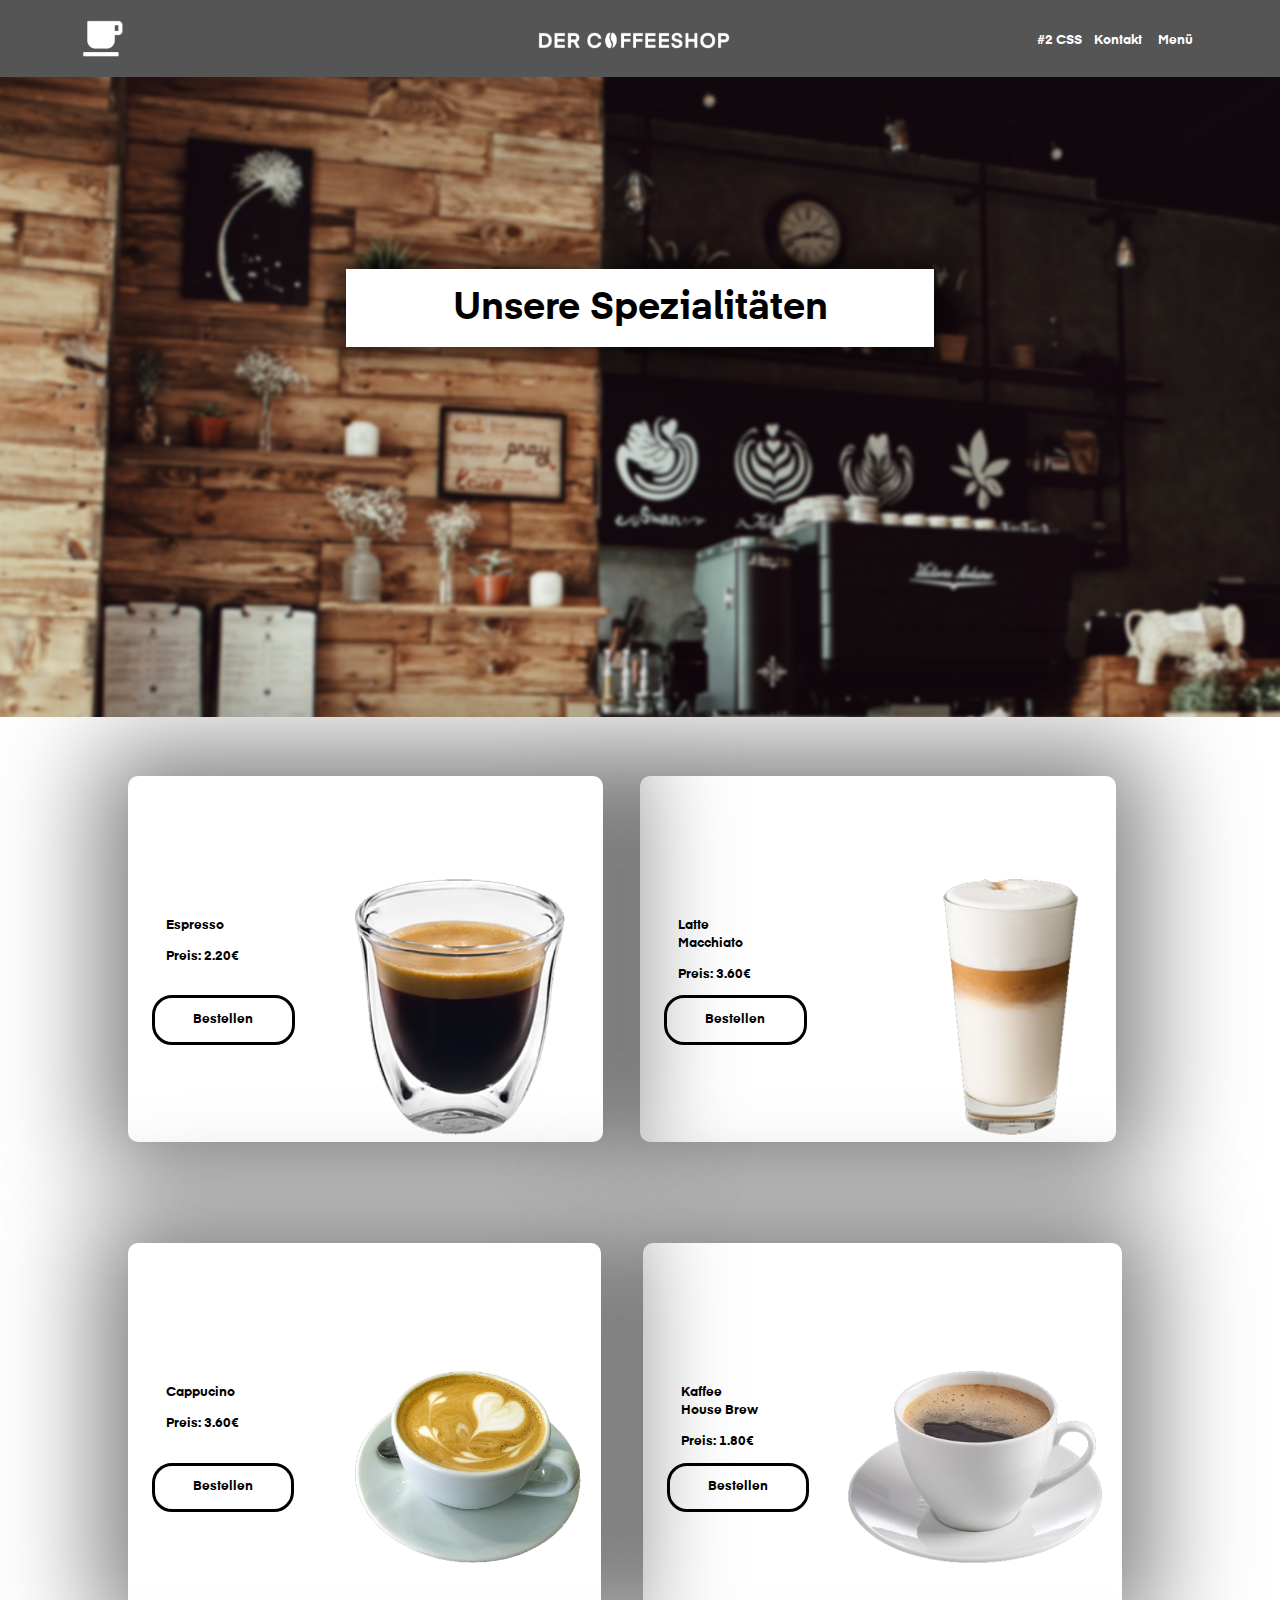
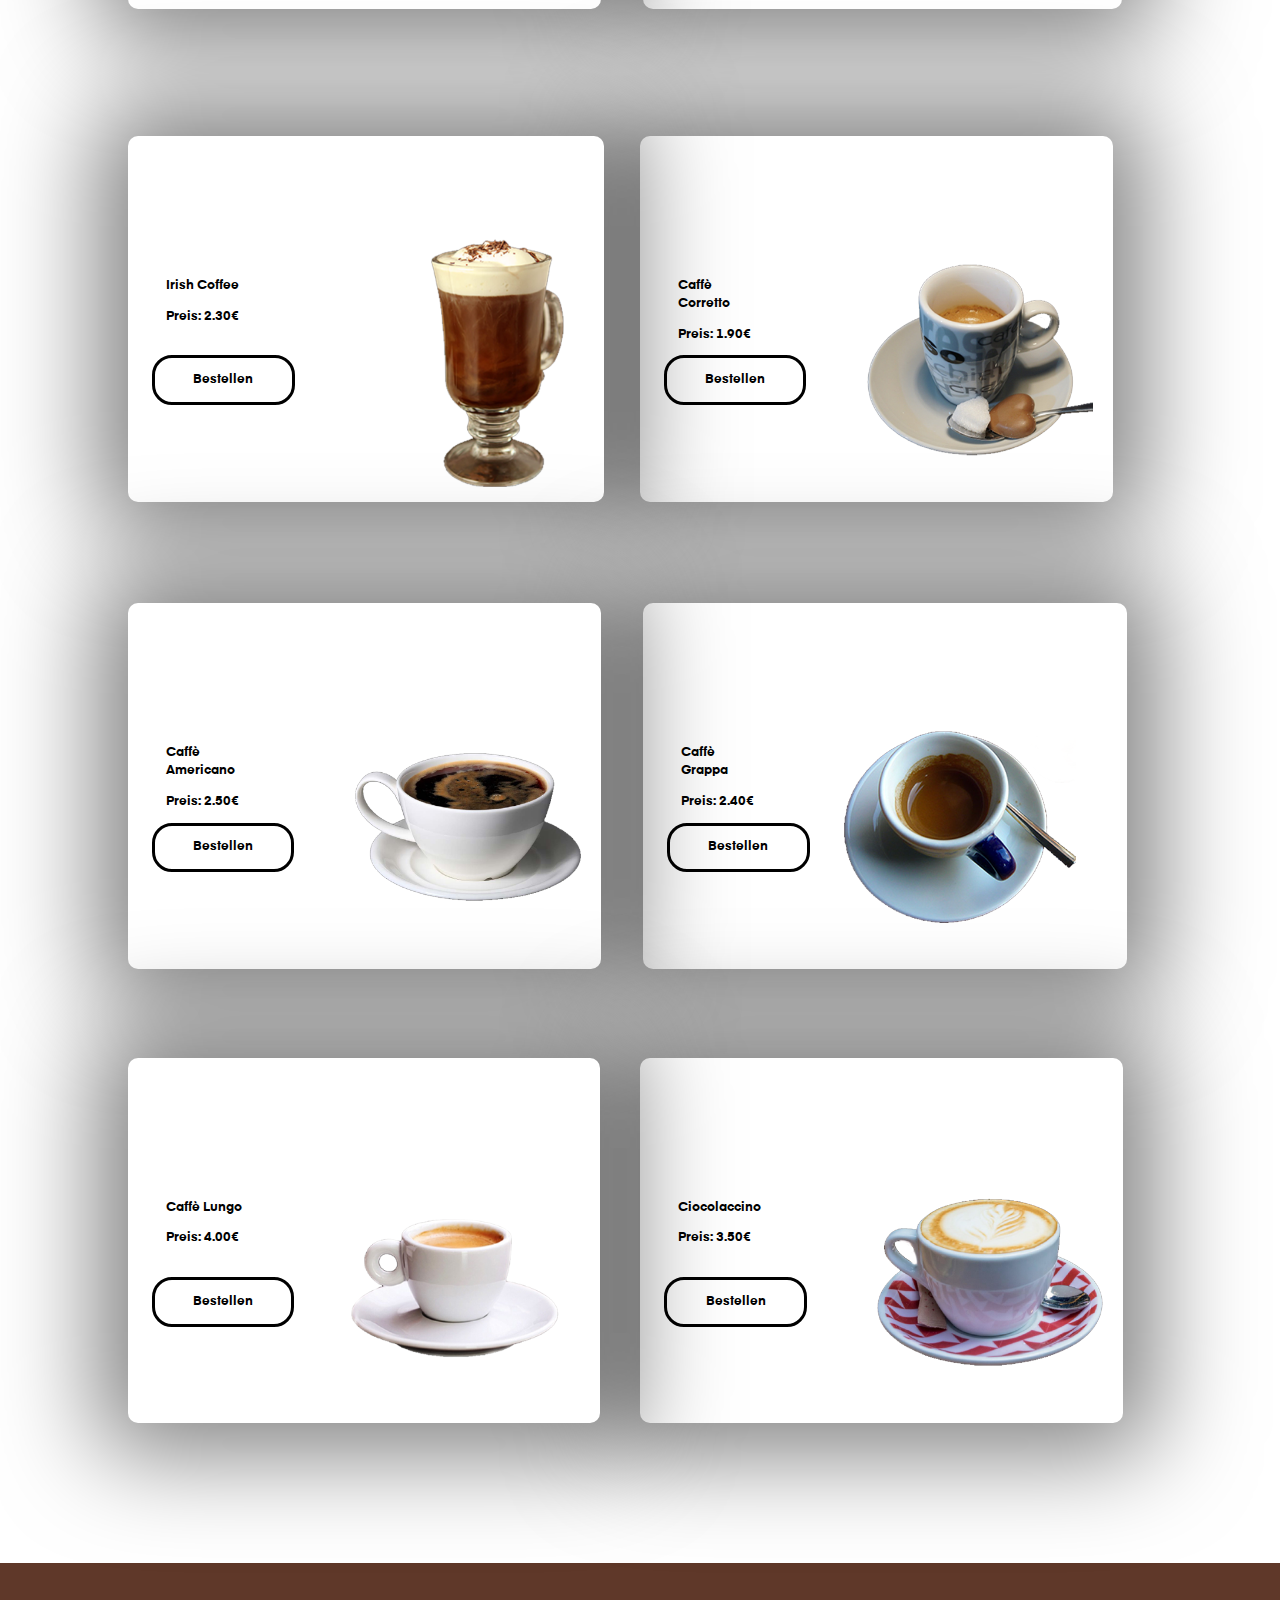
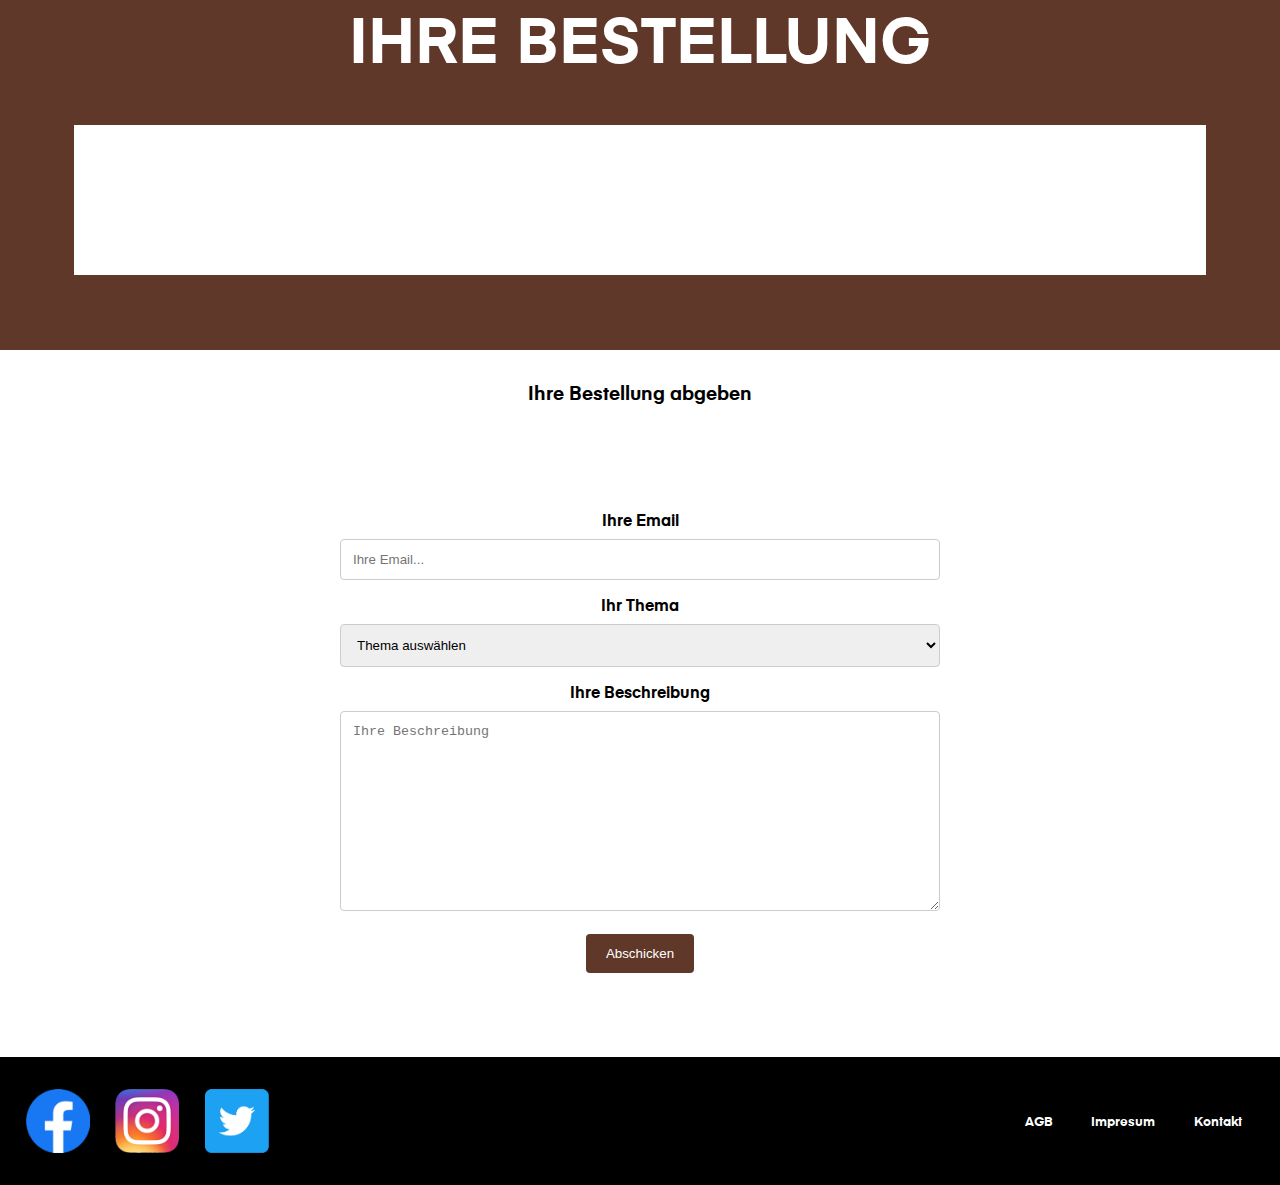
==== Website/allesorten.html @ cb648119 "Add files via upload" ====
<!DOCTYPE html>
<html>
	<head>
		<meta name="viewport" content="width=device-width, initial-scale=1">
		<link rel="stylesheet" href="css/Homepage-1.css">
		<script src="js/Homepage.js"></script>
		<title> Der Coffeshop</title>
	</head>

<body>

<div class="Outer"> 
	
	<div class="Cup">
		<div class="Logo">
   			 <img src="assets/Logo.png" alt="Cup" style="width: 4vw; height: auto;">
  		</div>
	</div>
	
	<div class="Coffee">	
 		<div class="Logo2">
    		<img src="assets/Logo2.png" alt="Logo" style="width: 15vw; height: auto;">
	 	</div>
	</div>
	<div class="">
		<a href="allesorten2.html" class="Style">
		#2 CSS
		</a>
	</div>
	<div class="">
		<a href="Contact.html" class="Kontakt">
		Kontakt
		</a>
	</div>
	
	<div class="">
		<a href="allesorten.html" class="Menue">
		Menü
		</a>
	</div>
</div>
		<div class="allesortentopbild">
		</div>	
	
	<div> 	
		<p class="unserespecials">Unsere Spezialitäten</p>	
	</div>
	
<div class="TopRow"> 
	<div class="Kaffe1">
		
		<div class="Kaffetext"> 
			
		<p> Latte <br> Macchiato </p>
		<p> Preis: 3.60€ </p>
		<button class="btn-kaffe" onclick="toggle('q1')">Bestellen</button>	
		</div>
		
		<div class="Bild">
   			 <img src="assets/Latte.png" alt="Cup" style="height: 20vw; width: auto;">
  		</div>
		
	</div>
	
		<div class="Kaffe2">
		
		<div class="Kaffetext"> 
			
		<p> Espresso <br> </p>
		<p> Preis: 2.20€ </p>
		<button class="btn-kaffe" onclick="toggle('q2')">Bestellen</button>
			
		</div>
		
		
		<div class="Bild">
   			 <img src="assets/Espresso.png" alt="Cup" style="height: 20vw; width: auto; margin-left: -6vw;">
  		</div>
		
	</div>

</div>
	
	<div class="LowerRow"> 
	<div class="Kaffe3">
		
		<div class="Kaffetext"> 
			
		<p> Kaffee <br> House Brew </p>
		<p> Preis: 1.80€ </p>
		<button class="btn-kaffe" onclick="toggle('q3')">Bestellen</button>
			
		</div>
		
		
		<div class="Bild">
   			 <img src="assets/House.png" alt="Cup" style="height: 15vw; width: auto; padding-top:-1vw ;margin-bottom: 3vw; margin-left: -8vw;margin-right: -1.4vw;margin-top: 2vw;">
  		</div>
		
	</div>
	
		<div class="Kaffe4">
		
		<div class="Kaffetext"> 
			
			<p> Cappucino <br></p>
			<p> Preis: 3.60€ </p>
			<button class="btn-kaffe" onclick="toggle('q4')">Bestellen</button>
			
			</div>
		
		
			<div class="Bild">
   				 <img src="assets/Cappucino.png" alt="Cup" style="height: 15vw; width: auto; padding-top:-1vw ;margin-bottom: 3vw; margin-left: -6vw;margin-right: -1.4vw;margin-top: 2vw;">
  			</div>
		
		</div>
		

</div>

<div class="new4">
<div class="TopRow"> 
	<div class="Kaffe5">
		
		<div class="Kaffetext"> 
			
		<p> Caffè<br>Corretto</p>
		<p> Preis: 1.90€ </p>
		<button class="btn-kaffe" onclick="toggle('q4')">Bestellen</button>
			
		</div>
		
		
		<div class="Bild">
   			 <img src="assets/correcto.png" alt="Cup" style="height: 15vw; width: auto; padding-top:-1vw ;margin-bottom: 3vw; margin-left: -6vw;margin-right: -1.4vw;margin-top: 2vw;">
  		</div>
		
	</div>
	
		<div class="Kaffe6">
		
		<div class="Kaffetext"> 
			
		<p> Irish Coffee <br> </p>
		<p> Preis: 2.30€ </p>
		<button class="btn-kaffe" onclick="toggle('q4')">Bestellen</button>
			
		</div>
		
		
		<div class="Bild">
   			 <img src="assets/irishcoffee.png" alt="Cup" style="height: 20vw; width: auto;">
  		</div>
		
	</div>

</div>
	
	<div class="LowerRow"> 
	<div class="Kaffe7">
		
		<div class="Kaffetext"> 
			
		<p> Caffè <br> Grappa </p>
		<p> Preis: 2.40€ </p>
		<button class="btn-kaffe" onclick="toggle('q4')">Bestellen</button>
			
		</div>
		
		
		<div class="Bild">
   			 <img src="assets/grappa.png" alt="Cup" style="height: 15vw; width: auto; padding-top:-1vw ;margin-bottom: 3vw; margin-left: -8vw;margin-right: 1vw;margin-top: 2vw;">
  		</div>
		
	</div>
	
		<div class="Kaffe8">
		
		<div class="Kaffetext"> 
			
			<p> Caffè <br> Americano</p>
			<p> Preis: 2.50€ </p>
			<button class="btn-kaffe" onclick="toggle('q4')">Bestellen</button>
			
			</div>
		
		
			<div class="Bild">
   				 <img src="assets/america.png" alt="Cup" style="height: 15vw; width: auto; padding-top:-1vw ;margin-bottom: 3vw; margin-left: -6vw;margin-right: -1.4vw;margin-top: 2vw;">
  			</div>
		
		</div>
		

</div>
</div>

<div class="newnew4">
	<div class="TopRow"> 
		<div class="Kaffe9">
			
			<div class="Kaffetext"> 
				
			<p> Ciocolaccino </p>
			<p> Preis: 3.50€ </p>
			<button class="btn-kaffe" onclick="toggle('q4')">Bestellen</button>
				
			</div>
			
			
			<div class="Bild">
					<img src="assets/cico.png" alt="Cup" style="height: 15vw; width: auto; padding-top:-1vw ;margin-bottom: 3vw; margin-left: -6vw;margin-right: -1.4vw;margin-top: 2vw;">
			  </div>
			
		</div>
		
			<div class="Kaffe10">
			
			<div class="Kaffetext"> 
				
			<p> Caffè Lungo </p>
			<p> Preis: 4.00€ </p>
			<button class="btn-kaffe" onclick="toggle('q4')">Bestellen</button>
				
			</div>
			
			
			<div class="Bild">
					<img src="assets/lungo.png" alt="Cup" style="height: 20vw; width: auto; margin-left: -6.5vw;">
			  </div>
			
		</div>
	
	</div>		
	</div>
	</div>

	<div class="warenkorpbg">
		IHRE BESTELLUNG
		<div class ="warenkorp">
			<div class="espresso" id="q1" style="display:none;">1x Espresso</div>
			<br>
			<div class="lattemacchiato" id="q2" style="display:none;">1x Latte Macchiato</div>
			<br>
			<div class="cappucino" id="q3" style="display:none;">1x Cappucino</div>
			<br>
			<div class="kaffeehousebrew" id="q4" style="display:none;">1x Kaffee House Brew</div>
		</div>
	</div>

	<div class="ContactFormallesorten">
		<p class="ContactFormText">Ihre Bestellung abgeben</p>

<div class="container">
  <form>
    <label for="fname">Ihre Email</label>
    <input type="text" id="fname" name="Name" placeholder="Ihre Email...">


    <label for="Thema">Ihr Thema</label>
    <select id="Thema" name="Ihr Thema">
      <option value="blank">Thema auswählen</option>
      <option value="bestellung">Bestellung</option>
      <option value="anderes">Anders Anliegen...</option>
    </select>

    <label for="subject">Ihre Beschreibung</label>
    <textarea id="subject" name="subject" placeholder="Ihre Beschreibung" style="height:200px"></textarea>

    <input type="submit" value="Abschicken">
  </form>
</div>
	
	</div>
	

<footer>
<div class="endbox"> 
	<div>
  	<div class="box">
		<img src="assets/FB.png" class="Social" alt="FB">
 	 </div>
  		<div class="box" >
 		 <img src="assets/IG.png" class="Social" alt="IG">
  		</div>
 	 	<div class="box" >
  		<img src="assets/TWitter.png" class="Social" alt="Twitter">
  		</div>
	</div>
<div>
  <div class="box2">
  <p>Kontakt</p>
  </div>
  <div class="box2" >
  <p>Impresum</p>
  </div>
  <div class="box2" >
  <p>AGB</p>
  </div>
</div>
</div>
</footer>
</body>
</html>
---- Website/css/Homepage-1.css ----
@font-face {
    font-family: Eina04;
    src: url("../assets/fonts/Eina04-Bold.ttf") format('truetype');
}

 @font-face {
    font-family: Eina03;
    src: url("../assets/fonts/Eina03-Bold.ttf") format('truetype');
}
 @font-face {
    font-family: Dreamy;
    src: url("../assets/fonts/Dreamy Land Medium.ttf") format('truetype');
}

/** Hier setzten wir die Schriftart für den Body **/

body {
 	margin: 0;
	font-family: Eina03;
  
}


/** Hier beginnt der Header **/

.Outer {
	margin:0;
	background:#555;
	padding: 3vw;
}

.Cup {
 
	position: absolute;
  	left: 5%;
   	float: left;
  	padding: 1vw;
  	margin-top: -3%;
	
}

.Coffee {

  	position: absolute;
  	left: 42%;
   	float: left;
	padding-top: 1vw;
  	margin-top: -1.5%;
  
}

.Style {
	font-size: 1vw;
 	color: white;
  	position: absolute;
  	left: 80.5%;
   	float: left;
  	padding: 0.5vw;
   	margin-top: -1%;
	text-decoration: inherit;
	
}

.Kontakt {
	font-size: 1vw;
 	color: white;
  	position: absolute;
  	left: 85%;
   	float: left;
  	padding: 0.5vw;
   	margin-top: -1%;
	text-decoration: inherit;
	
}

.Menue {
	font-size: 1vw;
  	color: white;
  	position: absolute;
  	left: 90%;
   	float: left;
  	padding: 0.5vw;
   	margin-top: -1%;
	text-decoration: inherit;
}

.Menue:hover {
	
	background-color: #5F3829;
}

.Kontakt:hover {
	
	background-color: #5F3829;
}




/** Hier beginnt die Headline "Starte dent Tag..." **/

.Headline {
	font-family: Dreamy;
	color: white; 
	background-color: transparent;
	position: absolute;
	
  	top: 10vw;
  	left: 8%;
 
	padding: 1vw 3vw 1vw 3vw;
	font-size: 4vw;
}

/** Hier beginnt das Hintergrund-Bild für die Startseite **/

.Main {
  
  	background-image: url("../assets/Unbenannt-2.png");
  	height: 100%;
	width: auto;
	padding-bottom: 50vw;
	margin-left: 0px;
	margin-right: 0;
	margin-top: 0;
	padding-top: 0;
 	background-size: cover;
  	background-repeat: no-repeat;
}

.MainOuter {
	
	height: auto;
	width: 100%;
	margin-left: 0;
	margin-right: 0;
	margin-top: 0;
	padding-top: 0;
	background-size: cover;
  	background-repeat: no-repeat;
}

/** Hier beginnt der Knopf unter der Headline "Starte dent Tag..." **/


.btn {
 
  	color: white; 
	background-color: transparent;
  	border: 7px solid white;
	position: absolute;
	border-radius: 20px;
  	top: 25vw;
  	left: 11%;
	padding: 1vw 3vw 1vw 3vw;
	font-size: 2vw;
	box-shadow: 0px 0px 100px 30px rgba(1,1,1,0.5);

	
}

.btn:hover 
{
	background: black;
	color:white;
	border: 7px solid black;
	
}


/** Hier beginnt die Box von "Kaffe1" **/

.Kaffe1 {
	margin-right: 5vw;
	margin-bottom: 5vw;
	border-radius: 10px;
	float:left;
	background: white;
	position: absolute;
  	left: 50%;
	padding-top: 10vw;
  	margin-top: -1.5%;
	box-shadow: 0px 0px 100px 30px rgba(1,1,1,0.5);
	
}


/** Hier beginnt die Box von "Kaffe2" **/

.Kaffe2 {
	
	border-radius: 10px;
	float:left;
	background: white;
	position: absolute;
  	left: 10%;
	padding-top: 10vw;
  	margin-top: -1.5%;
	box-shadow: 0px 0px 100px 30px rgba(1,1,1,0.5);
}

/** Hier beginnt die Box von "Kaffe3" **/

.Kaffe3 {
	margin-right: 5vw;
	margin-bottom: 5vw;
	border-radius: 10px;
	float:left;
	background: white;
	position: absolute;
  	left: 50.2%;
	padding-top: 10vw;
  	margin-top: 35%;
	box-shadow: 0px 0px 100px 30px rgba(1,1,1,0.5);
	
}


/** Hier beginnt die Box von "Kaffe4" **/


.Kaffe4 {
	
	border-radius: 10px;
	float:left;
	background: white;
	position: absolute;
  	left: 10%;
	padding-top: 10vw;
	margin-top: 35%;
	box-shadow: 0px 0px 100px 30px rgba(1,1,1,0.5);
}


/** Hier beginnen die Bilder in den Boxen **/

.Bild {
	
	float:right;
  	margin-top: -2vw;
	margin-left: 15vw;
	margin-right: 3vw;
	
}
/** Hier beginnt der Text wie z.B. "Espresso" **/

.Kaffetext {
	font-size: 1vw;
	float:left;
	margin-bottom: 0%;
	margin-left: 3vw;
	margin-right: 0vw;
}

/** Hier beginnt der Knopf für "Bestellen" in den Boxen **/

.btn-kaffe {
 	font-family: Eina03;
  	color: black; 
	background-color: transparent;
  	border: 3px solid black;
	position: absolute;
	border-radius: 20px;
  	top: 60%;
  	left: 5%;
	padding: 1vw 3vw 1vw 3vw;
	font-size: 1vw;
}

.btn-kaffe:hover {
 	background: black;
	color:white;
  
}

/** Hier beginnt die Überschrift für "Beliebteste Kaffe Sorten"  **/

.Kaffetext-Main {
	font-family: Eina04;
  	font-size: 3vw;
	text-align: center;
	margin-left: -3vw;
	padding-top: 1vw;
  	margin-top: -1.5%;
	margin-bottom: 5vw;
}


/** Hier beginnt der Knopf für "Alle Sorten"  **/


.AllCoffee {
	
	border-radius: 10px;
	float:left;
	background: white;
	position: absolute;
  	left: 45%;
	margin-top: 67vw;
	margin-bottom: 5vw;
	
	
}



/** Hier beginnt das "Über Uns"-Abteil **/


.UeberUns {
	
	background-color: #5F3829;
	margin-top: 80%;
}

.UeberUnsText {
	text-align: center;
	color: white;
	margin-top: 40%;
	font-size: 1.5vw;
	padding-bottom: 1%;
}

.UeberUnsVideo {
	height: 30vw;
	width: 50vw;
	position: absolute;
	margin-left: 16.5%;
	border-radius: 30px;
}

.UeberUnsTextMain {
	
	color: white;
	text-align: center;
	font-size: 4vw;
	
}



/** Hier beginnt das "Map"-Abteil **/



.MapSection {
	
	margin-top: 5%;
}

.MapImg {
	margin-left:25%; ;
	width: 50vw;
	height: 30vw;
	border-radius: 20px;
	box-shadow: 0px 0px 100px 30px rgba(1,1,1,0.5);
}

.MapTextMain {
	
	color: black;
	text-align: center;
	font-size: 4vw;
	
}




/** Hier beginnt der Footer **/



.box {
	margin-top: 2.5%;
  	float: left;
  	width: 5vw;
  	margin-left: 2vw;

}

.box2 {
	font-size: 1vw;
	color:white;
	margin-top: 3.5%;
  	float: right;
	padding-right:3vw; 
}

.all{
	padding-bottom:10%;
	background-color:black;
	margin-top:10%;
}

.Social {
	height: 5vw;
}

.Social:hover {
	height: 5.5vw;
}




/** Hier beginnt die Kontakt-Seite **/

/** Hier beginnt das Hintergrundbild der Kontakt Seite **/

.MainImageContact {
  
  	background-image: url("../assets/Bohnen.png");
  	height: 100%;
	width: auto;
	padding-bottom: 50vw;
	margin-left: 0px;
	margin-right: 0;
	margin-top: 0;
	padding-top: 0;
 	background-size: cover;
  	background-repeat: no-repeat;
}

/** Hier beginnt das Kontakt Formula **/

.FormHeader {
	
	margin-bottom: 4vw;
	font-size: 2vw;
}

.ContactForm {
	background-color: white;
	margin-top: -30vw;
	box-shadow: 0px 0px 100px 30px rgba(1,1,1,0.5);
	margin-left: 25vw;
	margin-right: 25vw;
	text-align: center;
	
}

.ContactFormText {
	
	text-align: center;
	font-size: 1.5vw;
	padding-top: 1vw;
	padding-bottom: 5vw;
	
}


input[type=text], select, textarea {
  width: 100%;
  padding: 12px;
  border: 1px solid #ccc;
  border-radius: 4px;
  box-sizing: border-box;
  margin-top: 6px;
  margin-bottom: 16px;
  resize: vertical;
}

input[type=submit] {
  background-color: #5F3829;
  color: white;
  padding: 12px 20px;
  border: none;
  border-radius: 4px;
  cursor: pointer;
}

input[type=submit]:hover {
  background-color: #955840;
}

.container {
  border-radius: 10px;
  background-color: white;
  padding: 20px;
}

/** Hier beginnt die "Alle Sorten" Seite **/
.endbox{
	padding-bottom:10%;
	background-color:black;
	margin-top:5%;
}

.allesortentopbild {
	background-image: url("../assets/coffeetopbild.png");
  	height: 100%;
	width: auto;
	padding-bottom: 50vw;
	margin-left: 0px;
	margin-right: 0;
	margin-top: 0;
	padding-top: 0;
 	background-size: cover;
  	background-repeat: no-repeat; 
}

.unserespecials {
	font-family: Eina04;
  	font-size: 3vw;
	text-align: center;
	margin-left: 27vw;
	margin-right: 27vw;
	padding: 1vw;
  	margin-top: -35%;
	margin-bottom: 35vw;
	color:black;
	background-color: white;
	box-shadow:0 0 20px 10px rgba(0, 0, 0, 0.5);
}

/** Hier beginnt die Box von "Kaffe5" **/

.Kaffe5 {
	margin-right: 5vw;
	margin-bottom: 5vw;
	border-radius: 10px;
	float:left;
	background: white;
	position: absolute;
  	left: 50%;
	padding-top: 10vw;
  	margin-top: -1.5%;
	box-shadow: 0px 0px 100px 30px rgba(1,1,1,0.5);
	
}


/** Hier beginnt die Box von "Kaffe6" **/

.Kaffe6 {
	
	border-radius: 10px;
	float:left;
	background: white;
	position: absolute;
  	left: 10%;
	padding-top: 10vw;
  	margin-top: -1.5%;
	box-shadow: 0px 0px 100px 30px rgba(1,1,1,0.5);
}

/** Hier beginnt die Box von "Kaffe7" **/

.Kaffe7 {
	margin-right: 5vw;
	margin-bottom: 5vw;
	border-radius: 10px;
	float:left;
	background: white;
	position: absolute;
  	left: 50.2%;
	padding-top: 10vw;
  	margin-top: 35%;
	box-shadow: 0px 0px 100px 30px rgba(1,1,1,0.5);
	
}


/** Hier beginnt die Box von "Kaffe8" **/


.Kaffe8 {
	
	border-radius: 10px;
	float:left;
	background: white;
	position: absolute;
  	left: 10%;
	padding-top: 10vw;
	margin-top: 35%;
	box-shadow: 0px 0px 100px 30px rgba(1,1,1,0.5);
}

.new4 {
	margin-top: 110%;
}

/** Hier beginnt die Box von "Kaffe9" **/

.Kaffe9 {
	margin-right: 5vw;
	margin-bottom: 5vw;
	border-radius: 10px;
	float:left;
	background: white;
	position: absolute;
  	left: 50%;
	padding-top: 10vw;
  	margin-top: -1.5%;
	box-shadow: 0px 0px 100px 30px rgba(1,1,1,0.5);
	
}


/** Hier beginnt die Box von "Kaffe10" **/

.Kaffe10 {
	
	border-radius: 10px;
	float:left;
	background: white;
	position: absolute;
  	left: 10%;
	padding-top: 10vw;
  	margin-top: -1.5%;
	box-shadow: 0px 0px 100px 30px rgba(1,1,1,0.5);
}

.newnew4 {
	margin-top: 182%;
}

.warenkorpbg {
	background-color: #5F3829;
	margin-top: 220%;
	padding: 3%;
	text-align: center;
	font-size: 5vw;
	color:white
}

.warenkorp {
	margin: 3%;
	padding: 3%;
	background-color: white;
	text-align: center;
	font-size: 1.5vw;
	color: black;
}

.ContactFormallesorten {
	background-color: white;
	margin-top: 0vw;
	margin-left: 25vw;
	margin-right: 25vw;
	text-align: center;
}
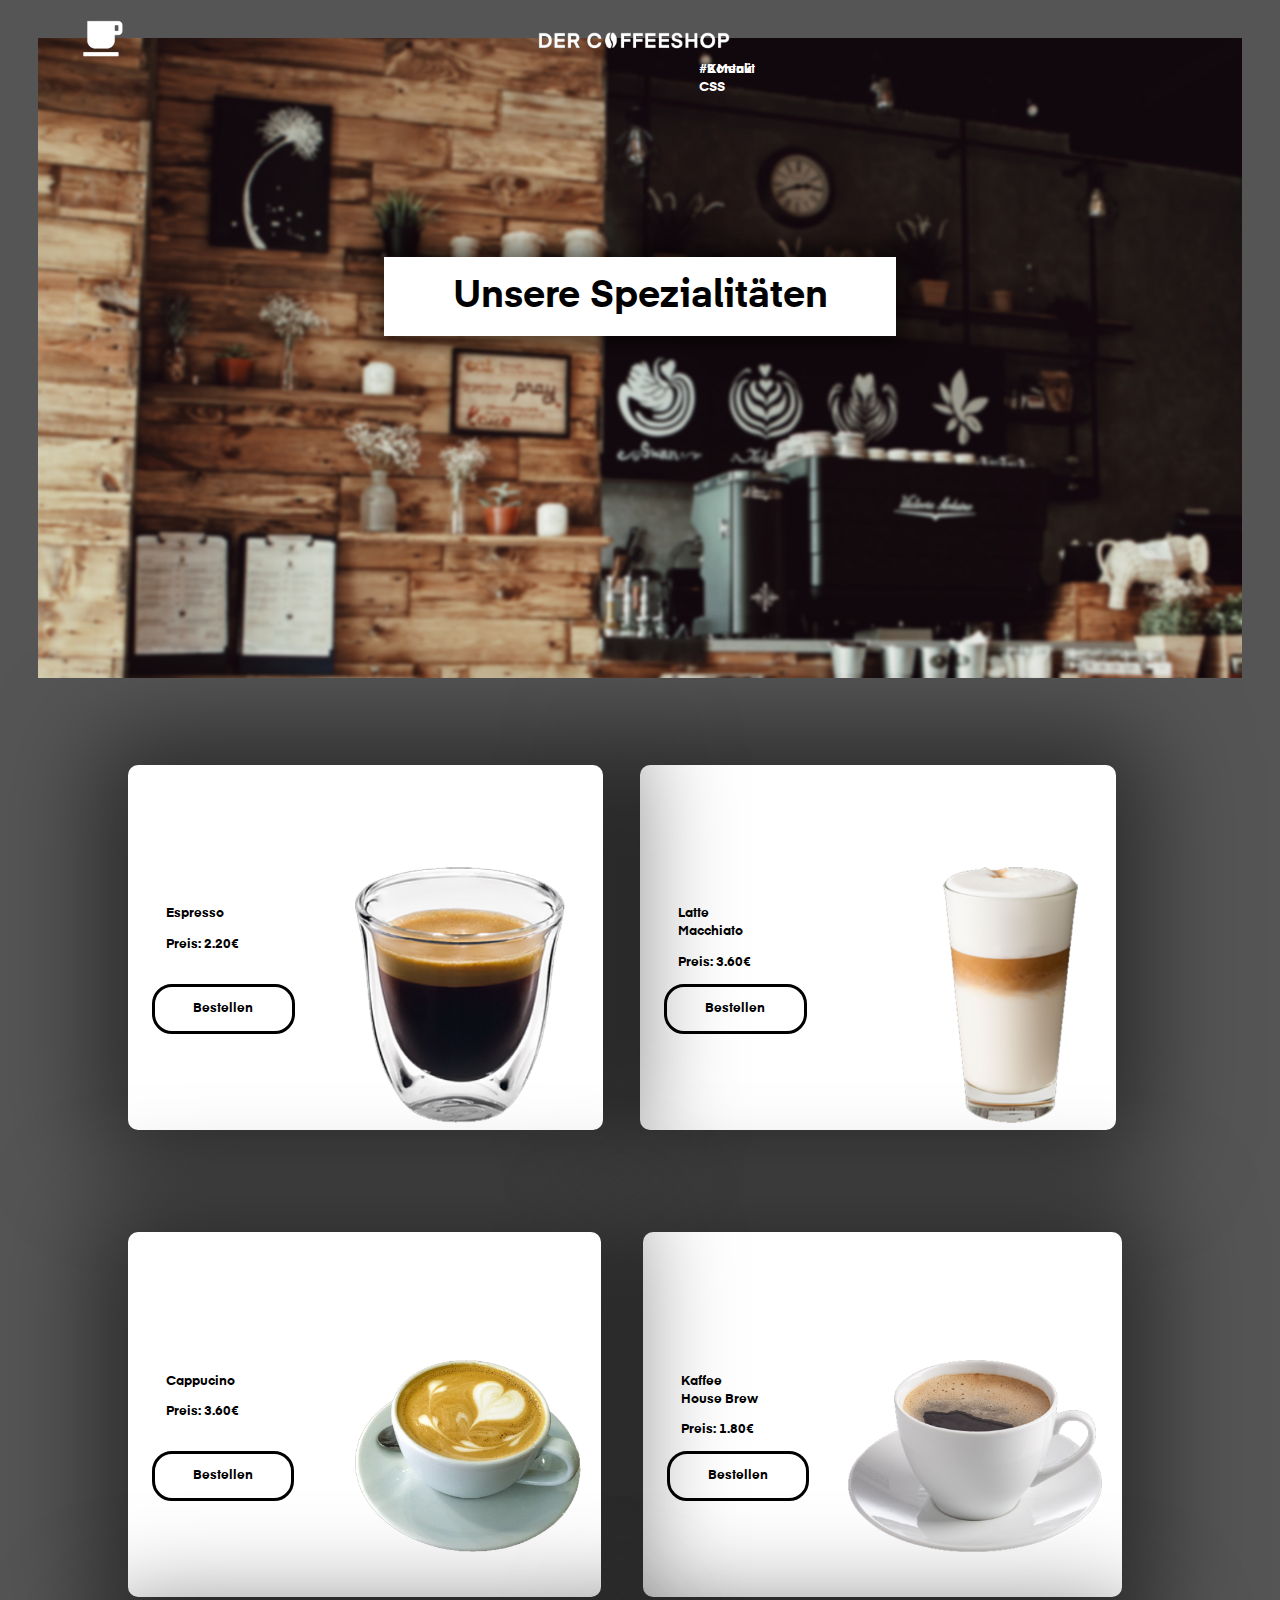
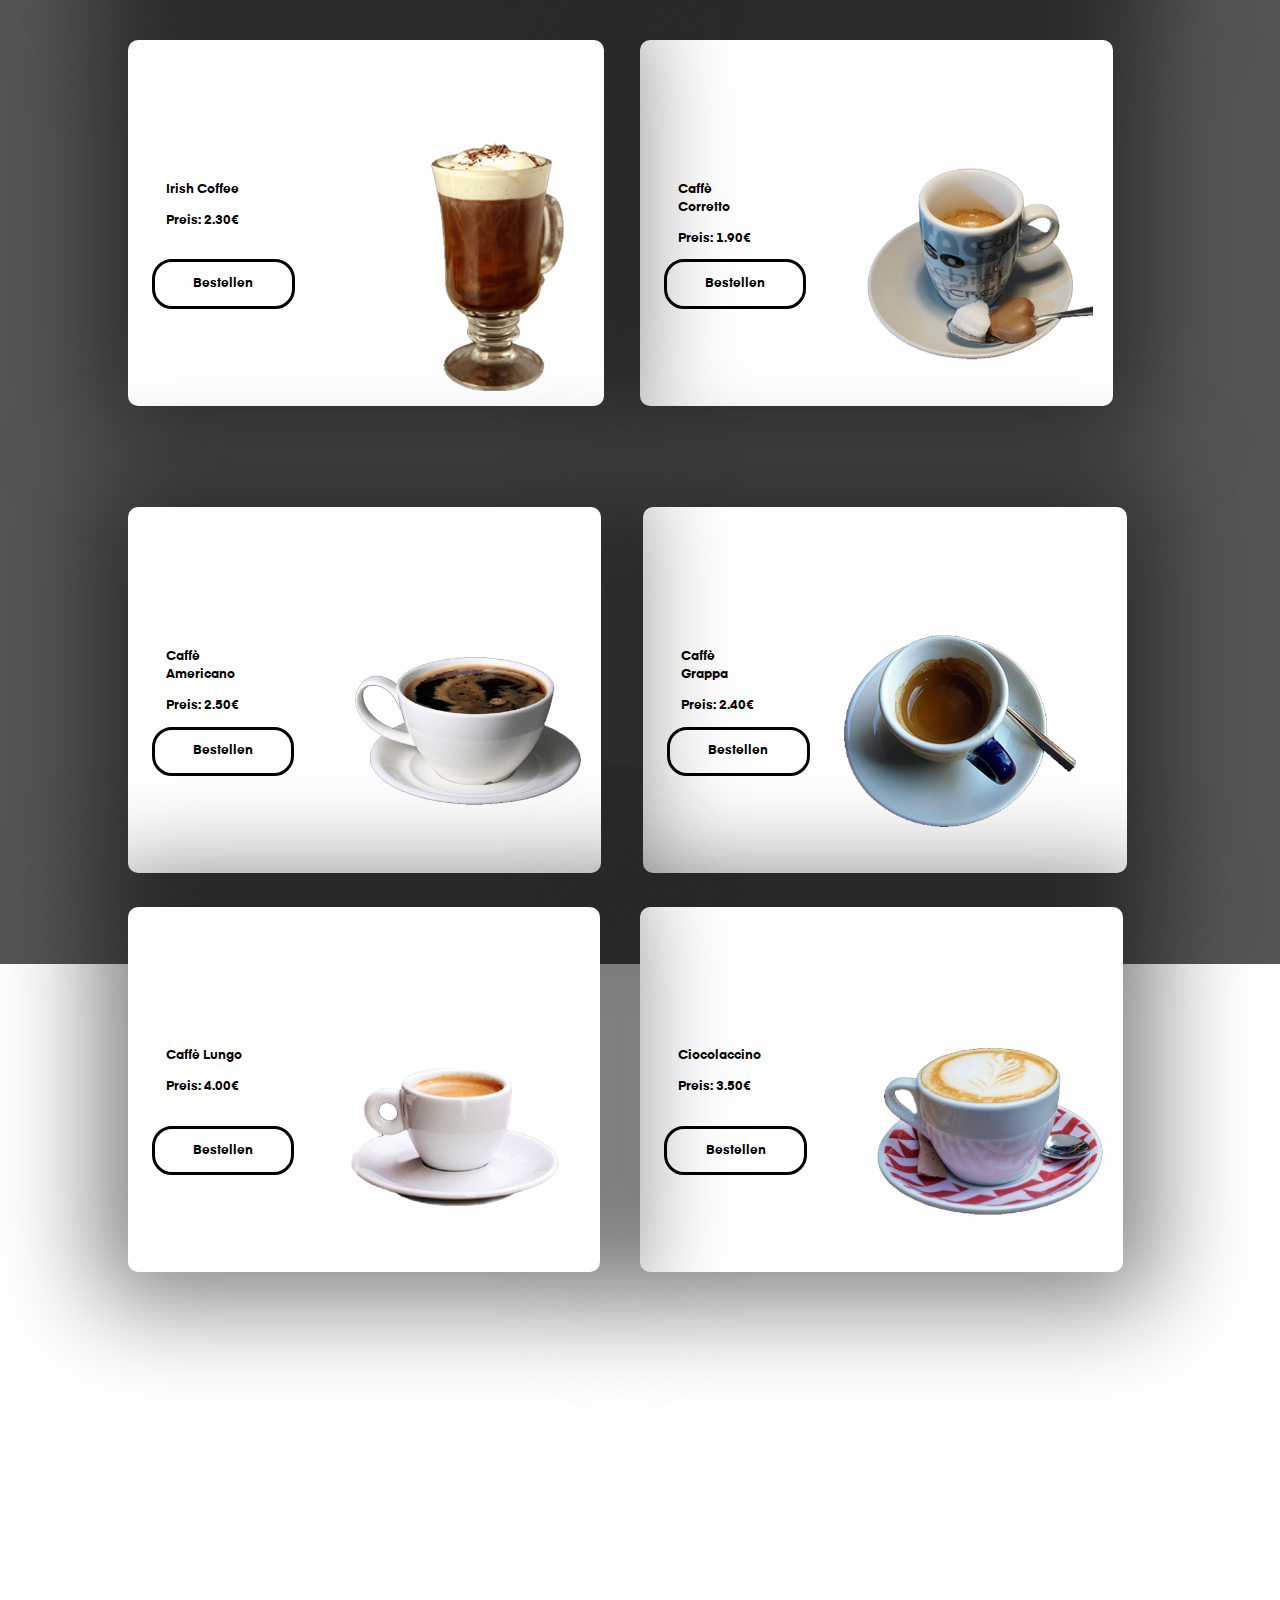
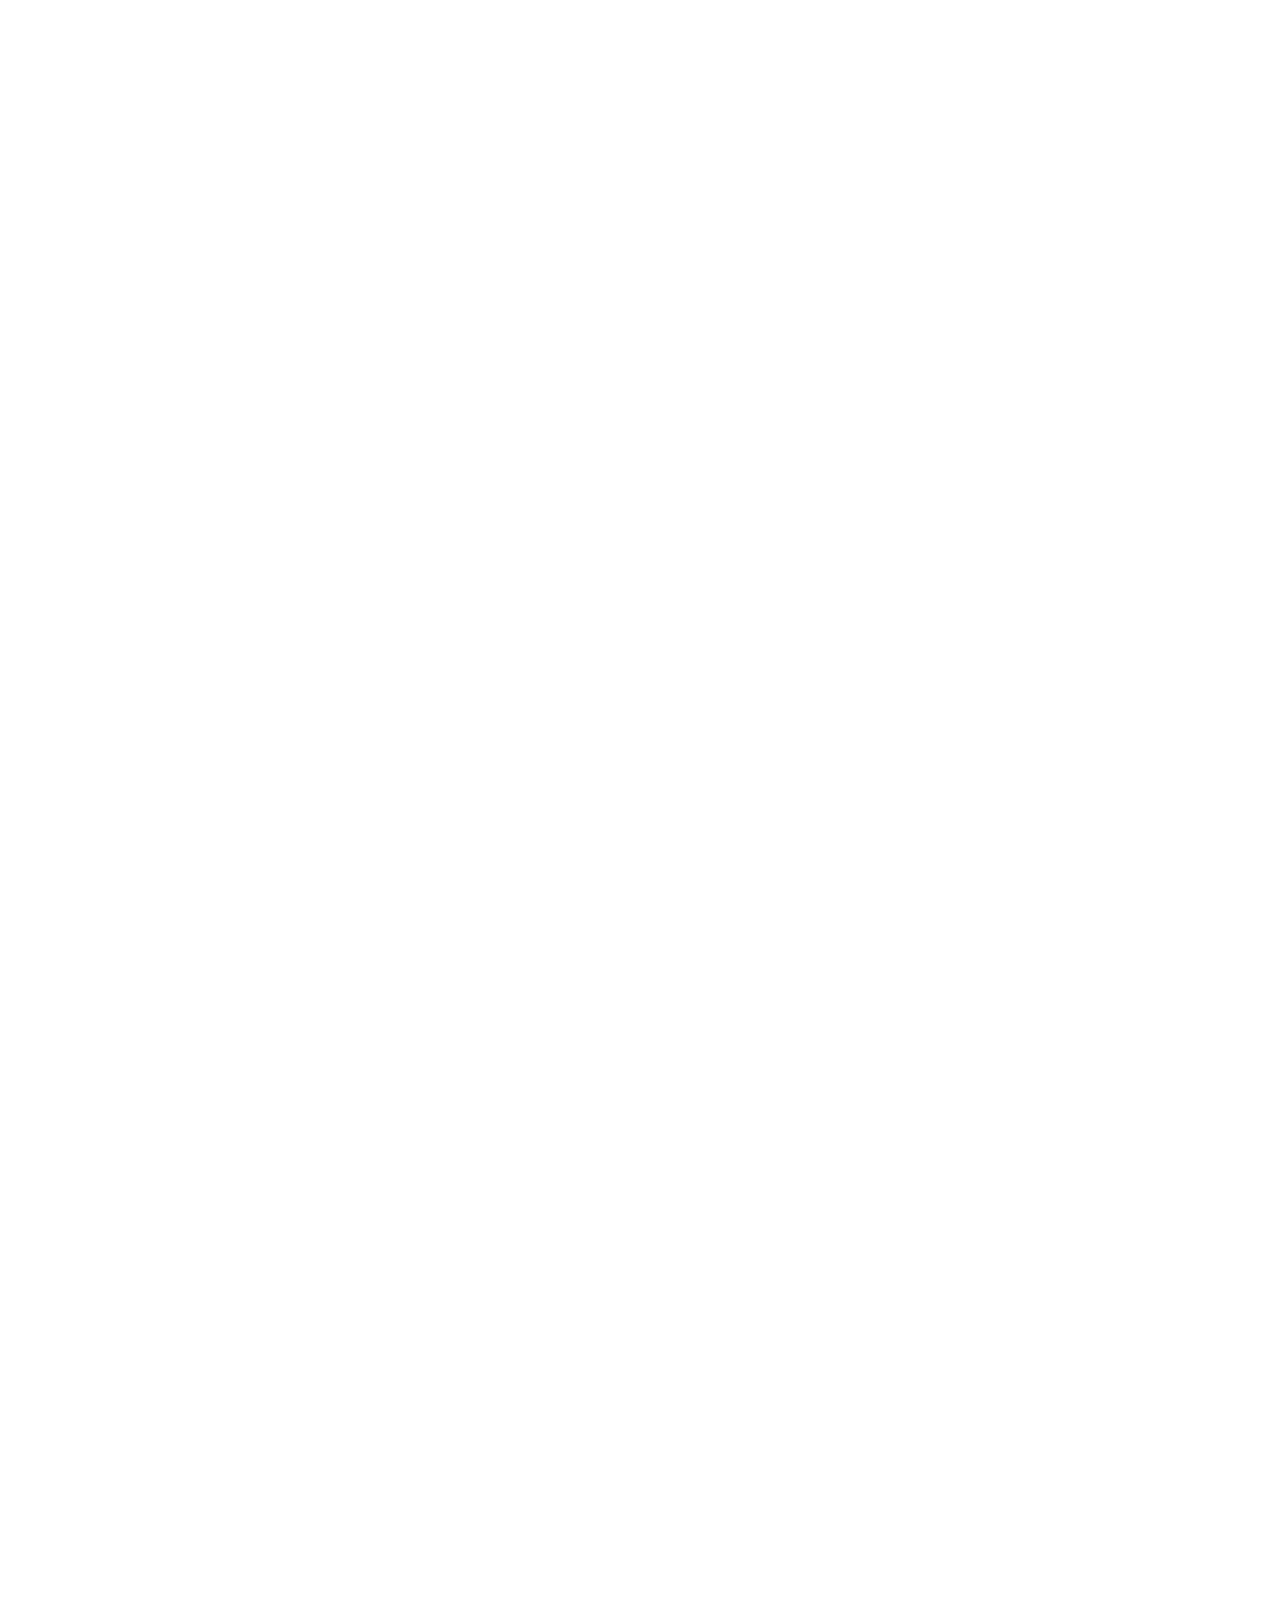
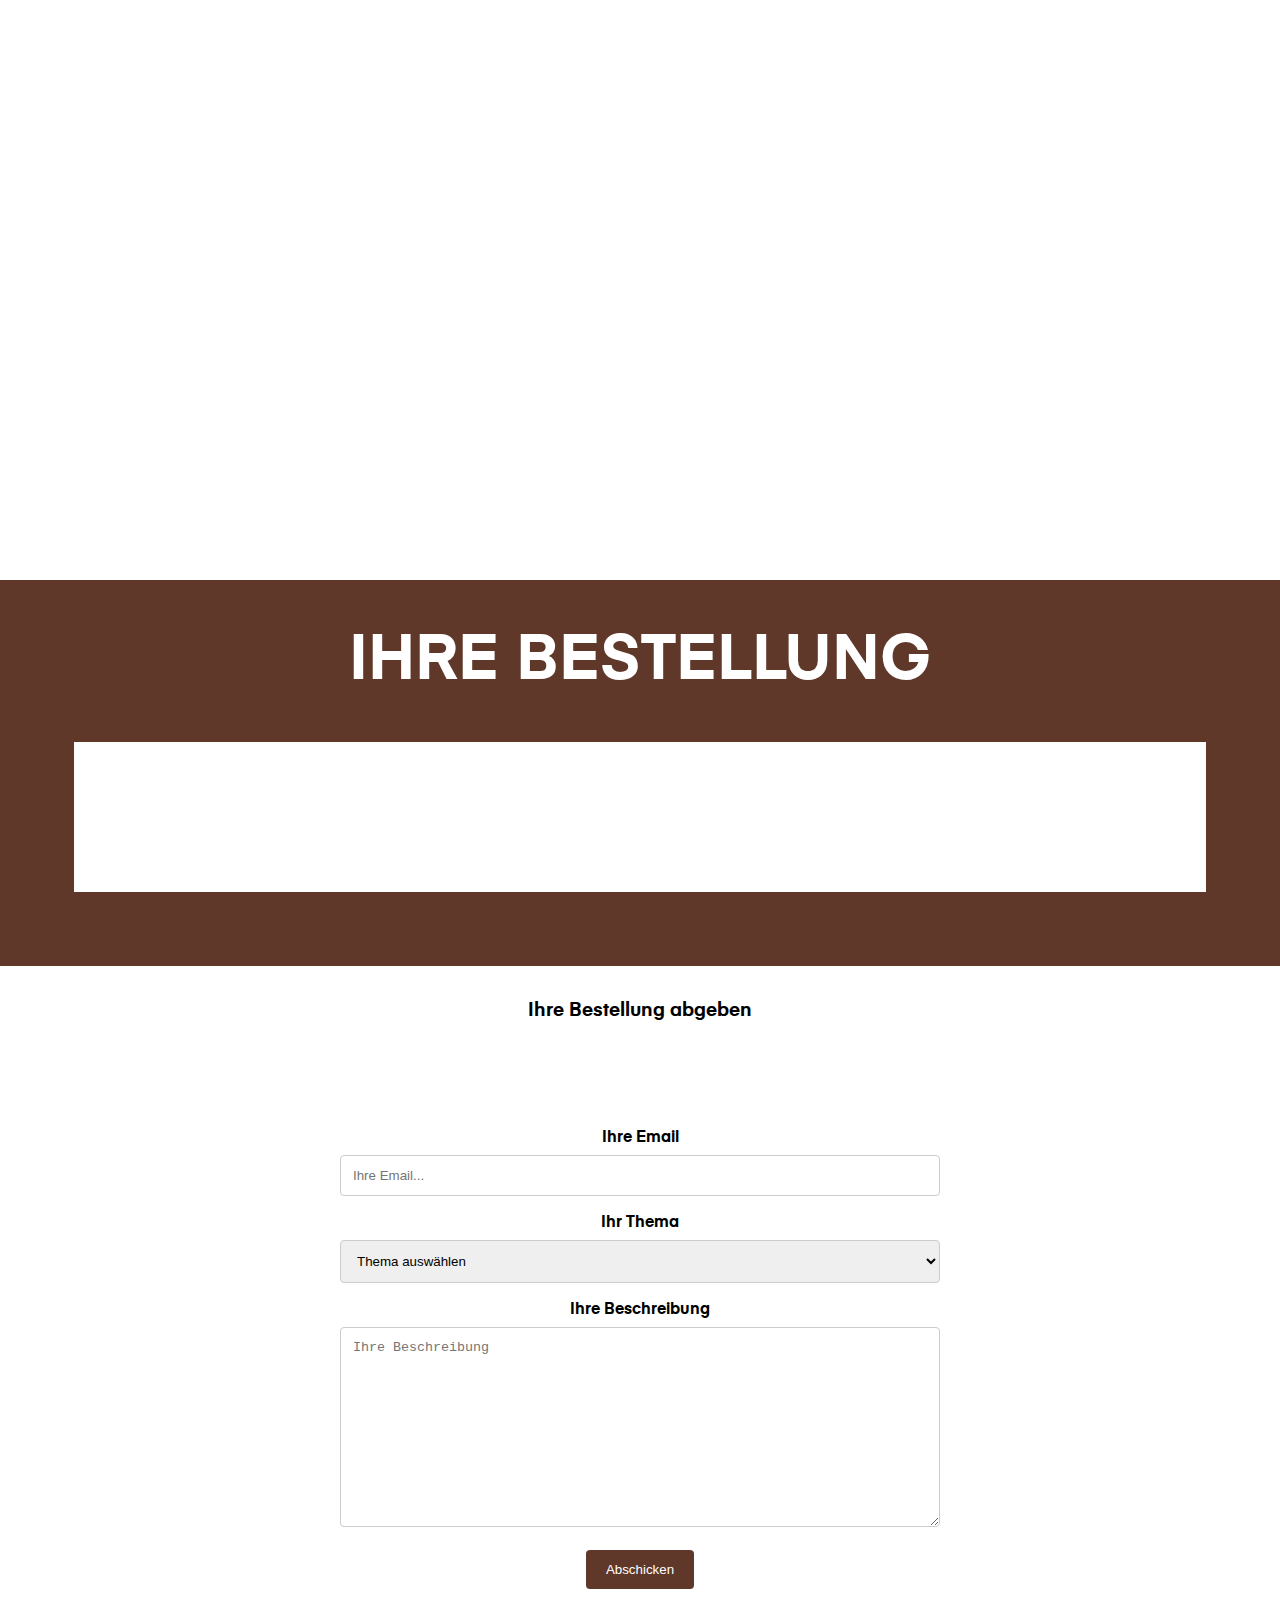
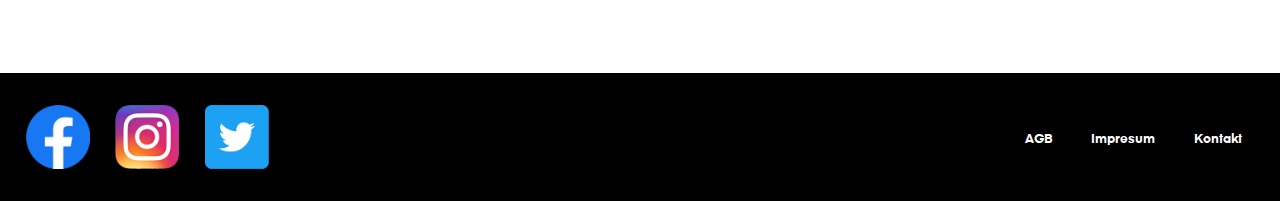
==== commit 150acbf1: "Update allesorten.html" ====
--- a/Website/allesorten.html
+++ b/Website/allesorten.html
@@ -18,9 +18,10 @@
 	</div>
 	
 	<div class="Coffee">	
+ 		<a href="Index.html"> 
  		<div class="Logo2">
     		<img src="assets/Logo2.png" alt="Logo" style="width: 15vw; height: auto;">
-	 	</div>
+			</a>
 	</div>
 	<div class="">
 		<a href="allesorten2.html" class="Style">
@@ -302,4 +303,4 @@
 </div>
 </footer>
 </body>
-</html>+</html>
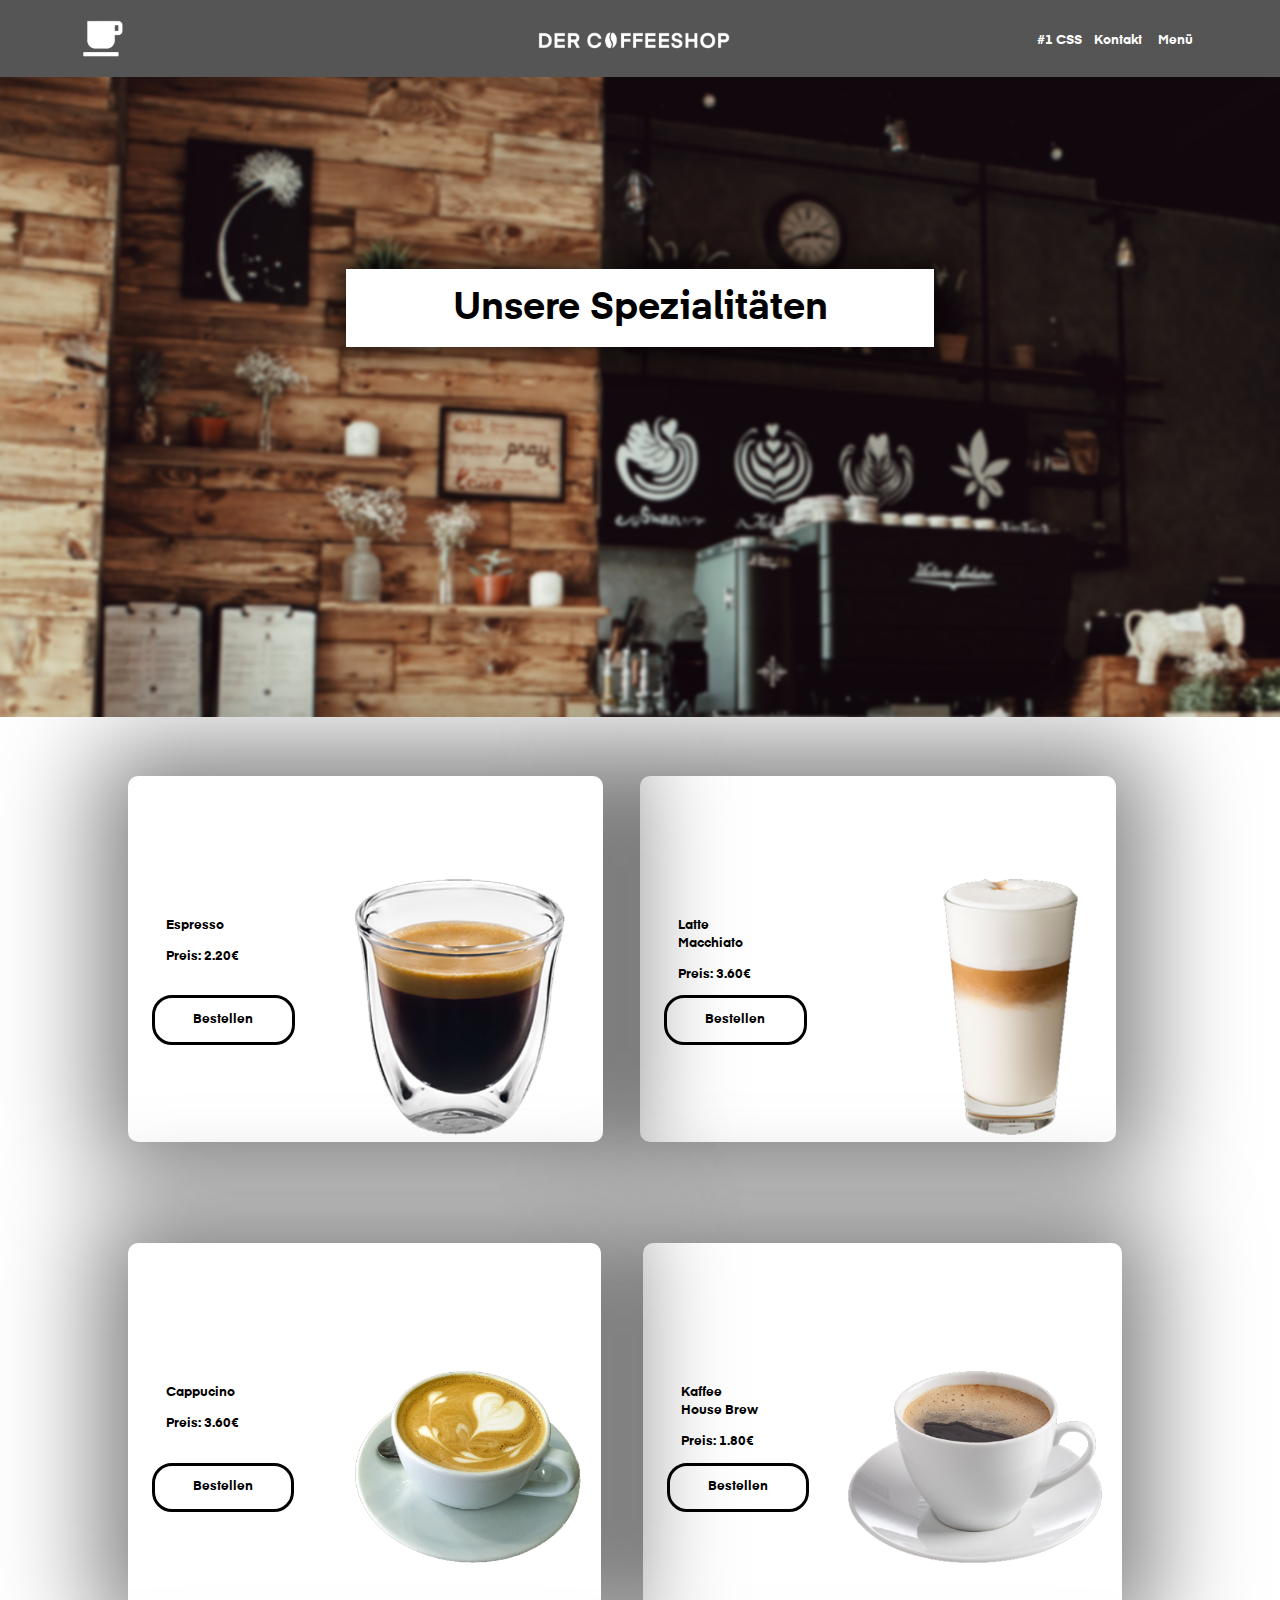
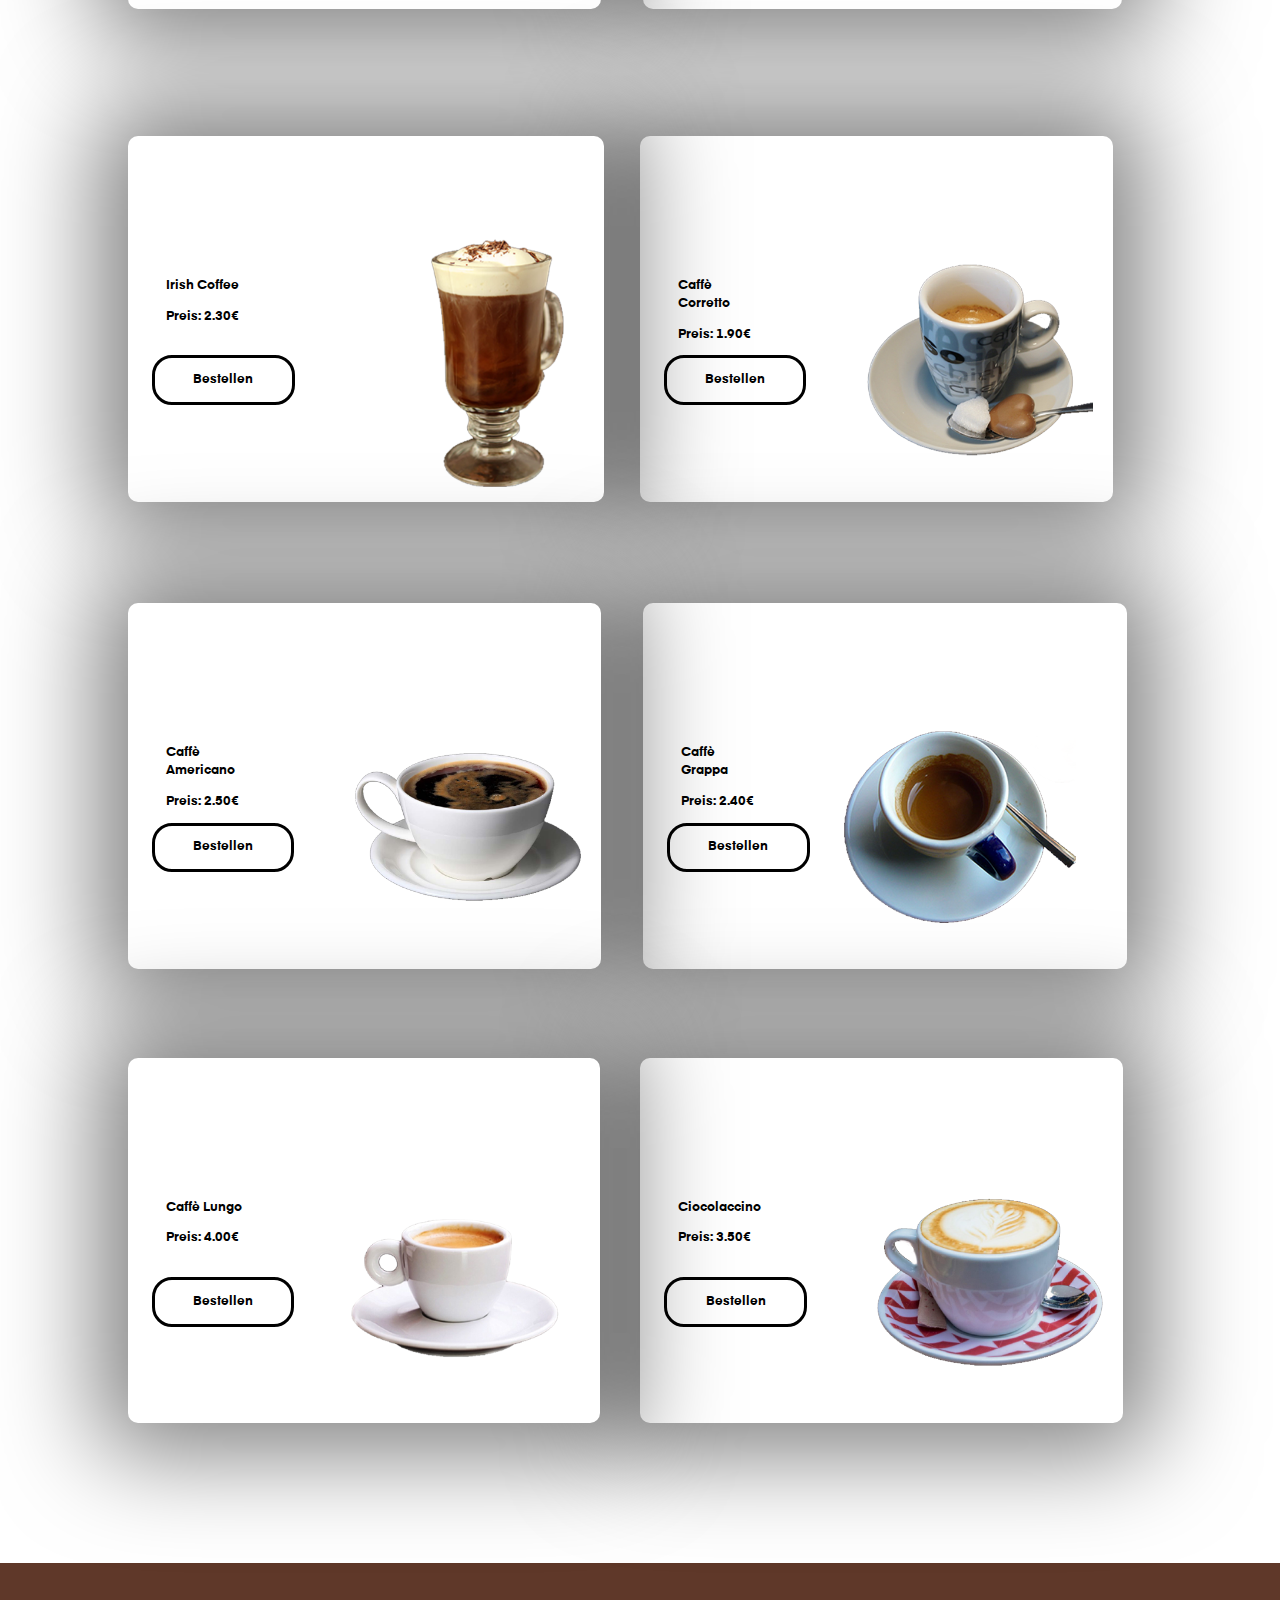
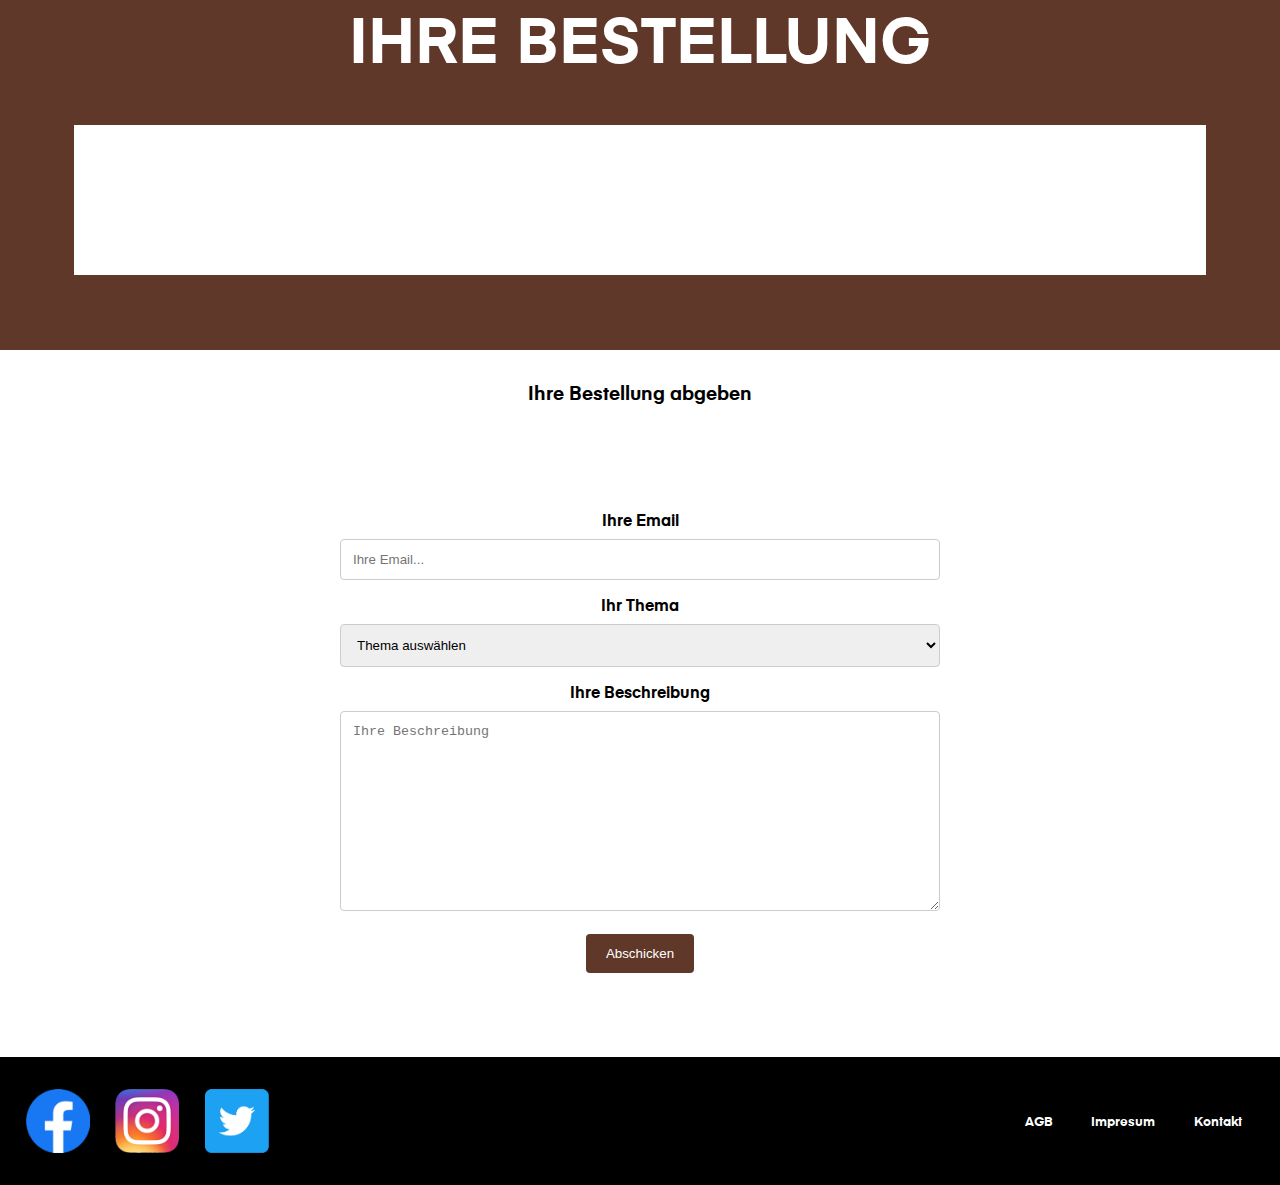
==== commit 8f95838a: "Add files via upload" ====
--- a/Website/allesorten.html
+++ b/Website/allesorten.html
@@ -18,14 +18,13 @@
 	</div>
 	
 	<div class="Coffee">	
- 		<a href="Index.html"> 
  		<div class="Logo2">
     		<img src="assets/Logo2.png" alt="Logo" style="width: 15vw; height: auto;">
-			</a>
+	 	</div>
 	</div>
 	<div class="">
-		<a href="allesorten2.html" class="Style">
-		#2 CSS
+		<a href="allesorten.html" class="Style">
+		#1 CSS
 		</a>
 	</div>
 	<div class="">
@@ -35,7 +34,7 @@
 	</div>
 	
 	<div class="">
-		<a href="allesorten.html" class="Menue">
+		<a href="allesorten2.html" class="Menue">
 		Menü
 		</a>
 	</div>
@@ -303,4 +302,4 @@
 </div>
 </footer>
 </body>
-</html>
+</html>